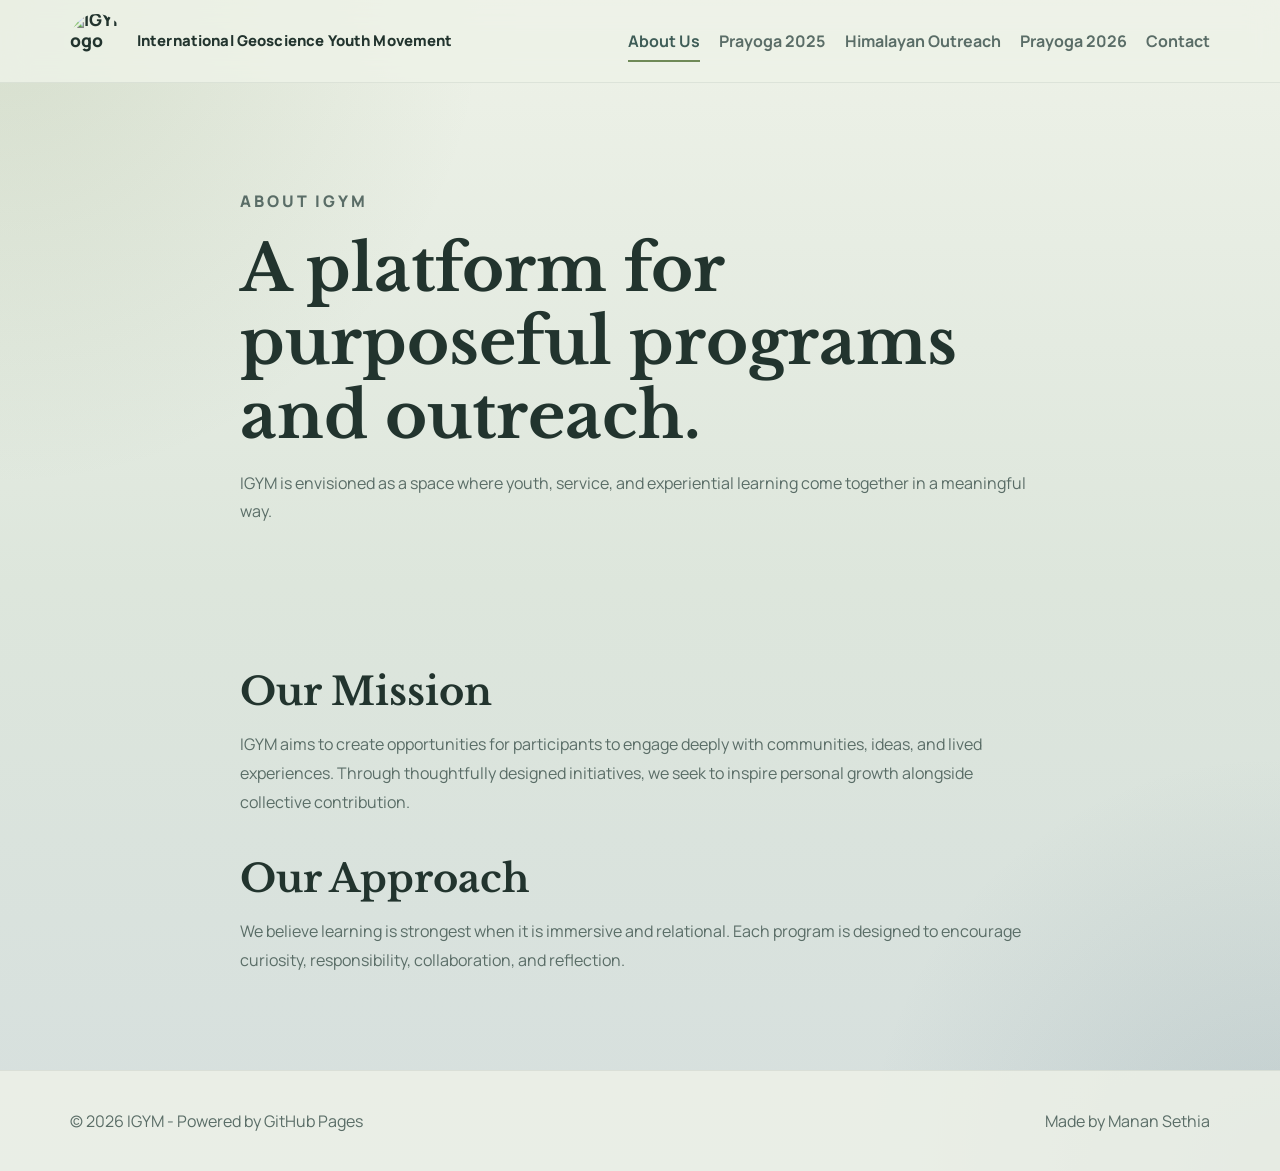
==== about.html @ 307bbf6f "Branding and theme" ====
<!DOCTYPE html>
<html lang="en">
<head>
  <meta charset="UTF-8">
  <meta name="viewport" content="width=device-width, initial-scale=1.0">
  <title>IGYM | About Us</title>
  <meta name="description" content="Learn about IGYM and its mission.">
  <link rel="preconnect" href="https://fonts.googleapis.com">
  <link rel="preconnect" href="https://fonts.gstatic.com" crossorigin>
  <link href="https://fonts.googleapis.com/css2?family=Libre+Baskerville:wght@400;700&family=Manrope:wght@400;500;700;800&display=swap" rel="stylesheet">
  <link rel="stylesheet" href="styles.css">
</head>
<body>
  <header class="site-header">
    <nav class="navbar container">
      <a class="brand" href="index.html">
        <span class="brand-mark">
          <img src="igym.png" alt="IGYM logo">
        </span>
        <span>International Geoscience Youth Movement</span>
      </a>
      <button class="nav-toggle" type="button" aria-expanded="false" aria-label="Toggle navigation">
        <span></span>
        <span></span>
        <span></span>
      </button>
      <div class="nav-links">
        <a class="active" href="about.html">About Us</a>
        <a href="prayoga-2025.html">Prayoga 2025</a>
        <a href="himalayan-outreach.html">Himalayan Outreach</a>
        <a href="prayoga-2026.html">Prayoga 2026</a>
        <a href="contact.html">Contact</a>
      </div>
    </nav>
  </header>

  <main class="page-shell">
    <section class="page-hero">
      <div class="container narrow">
        <p class="eyebrow">About IGYM</p>
        <h1>A platform for purposeful programs and outreach.</h1>
        <p>IGYM is envisioned as a space where youth, service, and experiential learning come together in a meaningful way.</p>
      </div>
    </section>

    <section class="section">
      <div class="container narrow prose">
        <h2>Our Mission</h2>
        <p>
          IGYM aims to create opportunities for participants to engage deeply with communities, ideas, and lived
          experiences. Through thoughtfully designed initiatives, we seek to inspire personal growth alongside collective contribution.
        </p>
        <h2>Our Approach</h2>
        <p>
          We believe learning is strongest when it is immersive and relational. Each program is designed to encourage
          curiosity, responsibility, collaboration, and reflection.
        </p>
      </div>
    </section>
  </main>

  <footer class="site-footer">
    <div class="container footer-content">
      <p>© 2026 IGYM - Powered by GitHub Pages</p>
      <p>Made by Manan Sethia</p>
    </div>
  </footer>

  <script src="script.js"></script>
</body>
</html>
---- styles.css ----
:root {
  --bg: #edf1e8;
  --surface: rgba(244, 243, 236, 0.9);
  --surface-strong: #f6f5ef;
  --text: #22342e;
  --muted: #5a6d67;
  --accent: #6f8a57;
  --accent-dark: #3f5d57;
  --border: rgba(34, 52, 46, 0.12);
  --shadow: 0 18px 45px rgba(40, 60, 54, 0.14);
  --glow-green: rgba(111, 138, 87, 0.18);
  --glow-blue: rgba(79, 110, 126, 0.16);
  --max-width: 1140px;
}

* {
  box-sizing: border-box;
}

html {
  scroll-behavior: smooth;
}

body {
  margin: 0;
  font-family: "Manrope", sans-serif;
  color: var(--text);
  background:
    radial-gradient(circle at top left, var(--glow-green), transparent 28%),
    radial-gradient(circle at bottom right, var(--glow-blue), transparent 24%),
    linear-gradient(180deg, #eef2e8 0%, #dde6dc 50%, #d6dfde 100%);
}

img {
  max-width: 100%;
  display: block;
}

a {
  color: inherit;
  text-decoration: none;
}

.container {
  width: min(calc(100% - 2rem), var(--max-width));
  margin: 0 auto;
}

.narrow {
  width: min(calc(100% - 2rem), 800px);
}

.site-header {
  position: sticky;
  top: 0;
  z-index: 20;
  backdrop-filter: blur(14px);
  background: rgba(238, 242, 232, 0.84);
  border-bottom: 1px solid rgba(34, 52, 46, 0.08);
}

.navbar {
  display: flex;
  align-items: center;
  justify-content: space-between;
  min-height: 82px;
  gap: 1rem;
}

.brand {
  display: inline-flex;
  align-items: center;
  gap: 0.8rem;
  font-weight: 800;
  letter-spacing: 0.01em;
  font-size: 0.93rem;
  line-height: 1.2;
  max-width: 430px;
}

.brand-mark {
  width: 54px;
  height: 54px;
  display: inline-flex;
  align-items: center;
  justify-content: center;
  overflow: hidden;
  border-radius: 50%;
  flex-shrink: 0;
}

.brand img {
  width: 100%;
  height: 100%;
  object-fit: cover;
  object-position: center 18%;
  transform: scale(1.18);
}

.nav-links {
  display: flex;
  align-items: center;
  gap: 1.2rem;
  font-size: 1rem;
  font-weight: 700;
}

.nav-links a {
  padding: 0.45rem 0;
  color: var(--muted);
  position: relative;
}

.nav-links a.active,
.nav-links a:hover {
  color: var(--accent-dark);
}

.nav-links a.active::after,
.nav-links a:hover::after {
  content: "";
  position: absolute;
  left: 0;
  right: 0;
  bottom: -0.2rem;
  height: 2px;
  background: var(--accent);
}

.nav-toggle {
  display: none;
  background: transparent;
  border: 0;
  padding: 0;
  cursor: pointer;
}

.nav-toggle span {
  display: block;
  width: 24px;
  height: 2px;
  background: var(--text);
  margin: 5px 0;
  transition: transform 0.2s ease, opacity 0.2s ease;
}

.hero,
.page-hero {
  padding: 5.5rem 0 3rem;
}

.hero-grid {
  display: grid;
  grid-template-columns: 1.25fr 0.85fr;
  gap: 2rem;
  align-items: center;
}

.eyebrow {
  color: var(--accent);
  font-size: 0.84rem;
  letter-spacing: 0.18em;
  text-transform: uppercase;
  font-weight: 800;
  margin-bottom: 1rem;
}

h1,
h2,
h3 {
  font-family: "Libre Baskerville", serif;
  line-height: 1.15;
  margin-top: 0;
}

h1 {
  font-size: clamp(2.3rem, 5vw, 4.5rem);
  margin-bottom: 1rem;
}

h2 {
  font-size: clamp(1.8rem, 3vw, 2.6rem);
}

.hero-copy,
.page-hero p,
.prose p,
.card p,
.contact-card p,
.site-footer p {
  color: var(--muted);
  line-height: 1.8;
  font-size: 1rem;
}

.hero-actions {
  display: flex;
  flex-wrap: wrap;
  gap: 1rem;
  margin-top: 2rem;
}

.button {
  display: inline-flex;
  align-items: center;
  justify-content: center;
  min-height: 48px;
  padding: 0 1.2rem;
  border-radius: 999px;
  font-weight: 700;
}

.button.primary {
  background: var(--accent);
  color: #fff;
  box-shadow: var(--shadow);
}

.button.secondary {
  border: 1px solid var(--border);
  background: rgba(255, 255, 255, 0.55);
}

.hero-card,
.card,
.contact-card {
  background: var(--surface);
  border: 1px solid rgba(255, 255, 255, 0.5);
  border-radius: 28px;
  padding: 1.6rem;
  box-shadow: var(--shadow);
}

.highlight-list {
  margin: 1rem 0 0;
  padding-left: 1.2rem;
  color: var(--muted);
  line-height: 1.9;
}

.section {
  padding: 2.5rem 0 5rem;
}

.section-heading {
  max-width: 720px;
  margin-bottom: 2rem;
}

.cards {
  display: grid;
  grid-template-columns: repeat(3, minmax(0, 1fr));
  gap: 1.25rem;
}

.page-shell {
  min-height: calc(100vh - 160px);
}

.prose h2 {
  margin-top: 2.5rem;
  margin-bottom: 0.8rem;
}

.site-footer {
  border-top: 1px solid rgba(34, 52, 46, 0.08);
  background: rgba(238, 242, 232, 0.82);
}

.footer-content {
  display: flex;
  justify-content: space-between;
  gap: 1rem;
  padding: 1.2rem 0;
}

@media (max-width: 900px) {
  .brand {
    max-width: 250px;
    font-size: 0.8rem;
  }

  .hero-grid,
  .cards {
    grid-template-columns: 1fr;
  }

  .nav-toggle {
    display: block;
  }

  .nav-links {
    position: absolute;
    top: 82px;
    right: 1rem;
    left: auto;
    width: min(290px, calc(100vw - 2rem));
    display: none;
    flex-direction: column;
    align-items: flex-start;
    gap: 0.55rem;
    padding: 0.9rem 1rem;
    border-radius: 20px;
    background: var(--surface-strong);
    border: 1px solid var(--border);
    box-shadow: var(--shadow);
  }

  .nav-links a {
    width: 100%;
    font-size: 0.95rem;
    line-height: 1.3;
  }

  .nav-links.open {
    display: flex;
  }

  .footer-content {
    flex-direction: column;
  }
}
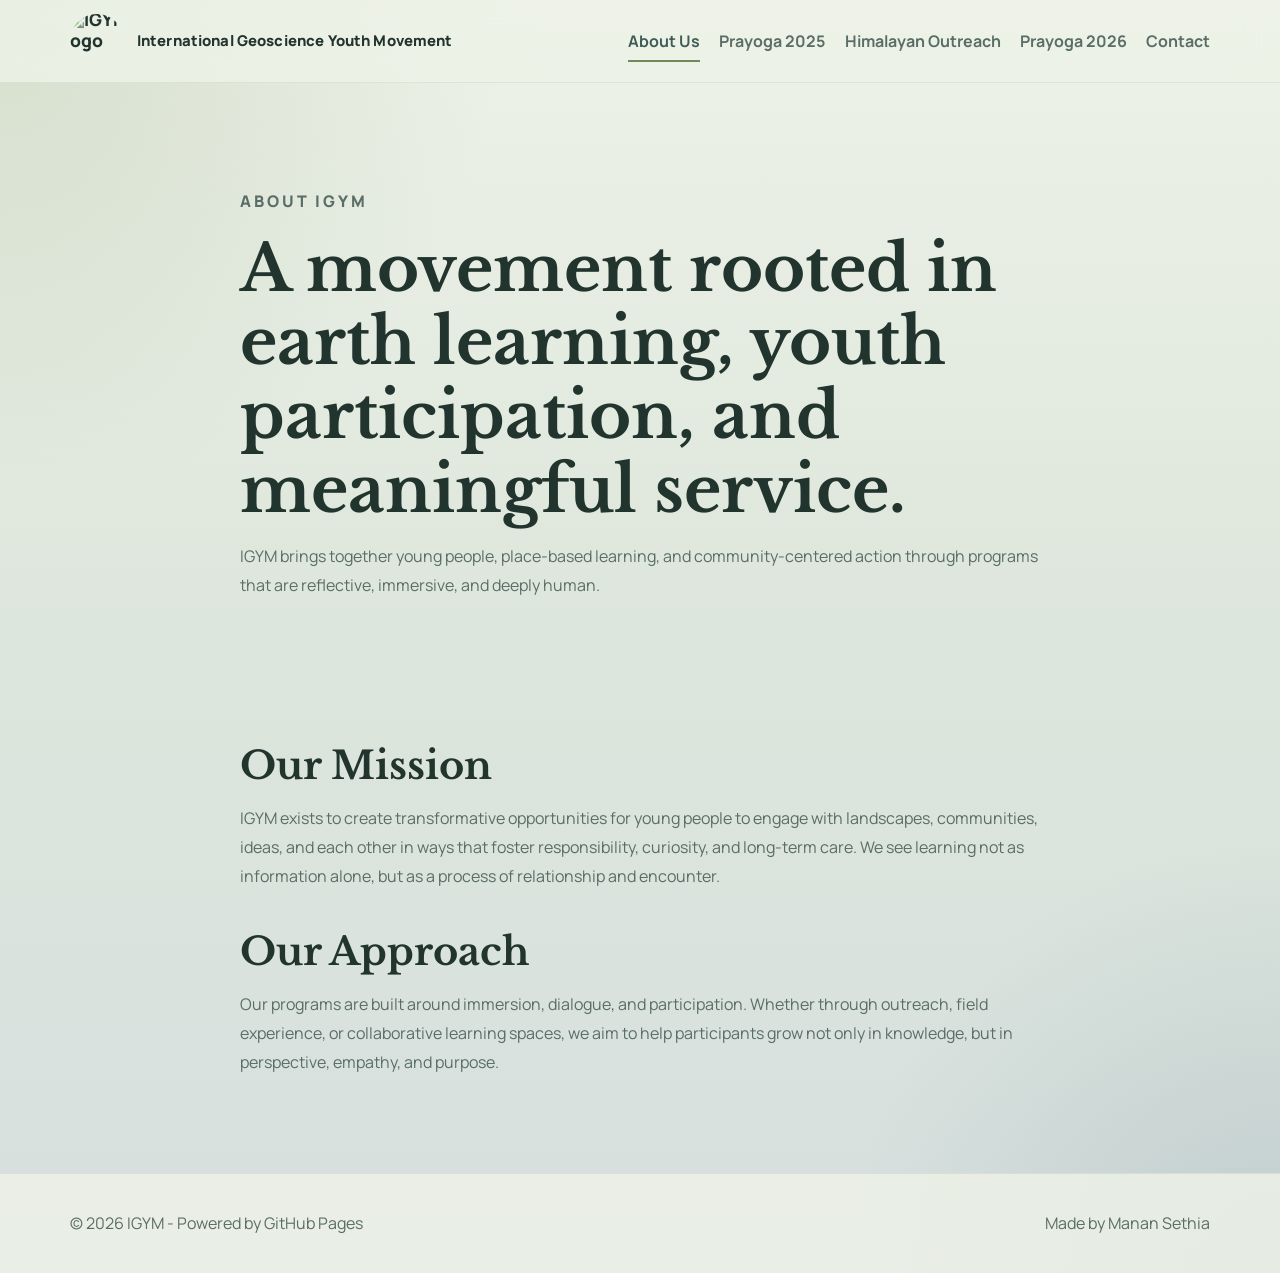
==== commit 2adeb79e: "Design changes" ====
--- a/about.html
+++ b/about.html
@@ -38,8 +38,8 @@
     <section class="page-hero">
       <div class="container narrow">
         <p class="eyebrow">About IGYM</p>
-        <h1>A platform for purposeful programs and outreach.</h1>
-        <p>IGYM is envisioned as a space where youth, service, and experiential learning come together in a meaningful way.</p>
+        <h1>A movement rooted in earth learning, youth participation, and meaningful service.</h1>
+        <p>IGYM brings together young people, place-based learning, and community-centered action through programs that are reflective, immersive, and deeply human.</p>
       </div>
     </section>
 
@@ -47,13 +47,15 @@
       <div class="container narrow prose">
         <h2>Our Mission</h2>
         <p>
-          IGYM aims to create opportunities for participants to engage deeply with communities, ideas, and lived
-          experiences. Through thoughtfully designed initiatives, we seek to inspire personal growth alongside collective contribution.
+          IGYM exists to create transformative opportunities for young people to engage with landscapes, communities,
+          ideas, and each other in ways that foster responsibility, curiosity, and long-term care. We see learning not
+          as information alone, but as a process of relationship and encounter.
         </p>
         <h2>Our Approach</h2>
         <p>
-          We believe learning is strongest when it is immersive and relational. Each program is designed to encourage
-          curiosity, responsibility, collaboration, and reflection.
+          Our programs are built around immersion, dialogue, and participation. Whether through outreach, field
+          experience, or collaborative learning spaces, we aim to help participants grow not only in knowledge, but in
+          perspective, empathy, and purpose.
         </p>
       </div>
     </section>
--- a/styles.css
+++ b/styles.css
@@ -6,6 +6,8 @@
   --muted: #5a6d67;
   --accent: #6f8a57;
   --accent-dark: #3f5d57;
+  --selection: #cdb7a1;
+  --selection-text: #2b2118;
   --border: rgba(34, 52, 46, 0.12);
   --shadow: 0 18px 45px rgba(40, 60, 54, 0.14);
   --glow-green: rgba(111, 138, 87, 0.18);
@@ -21,10 +23,21 @@
   scroll-behavior: smooth;
 }
 
+::selection {
+  background: var(--selection);
+  color: var(--selection-text);
+}
+
+::-moz-selection {
+  background: var(--selection);
+  color: var(--selection-text);
+}
+
 body {
   margin: 0;
   font-family: "Manrope", sans-serif;
   color: var(--text);
+  -webkit-tap-highlight-color: rgba(205, 183, 161, 0.45);
   background:
     radial-gradient(circle at top left, var(--glow-green), transparent 28%),
     radial-gradient(circle at bottom right, var(--glow-blue), transparent 24%),
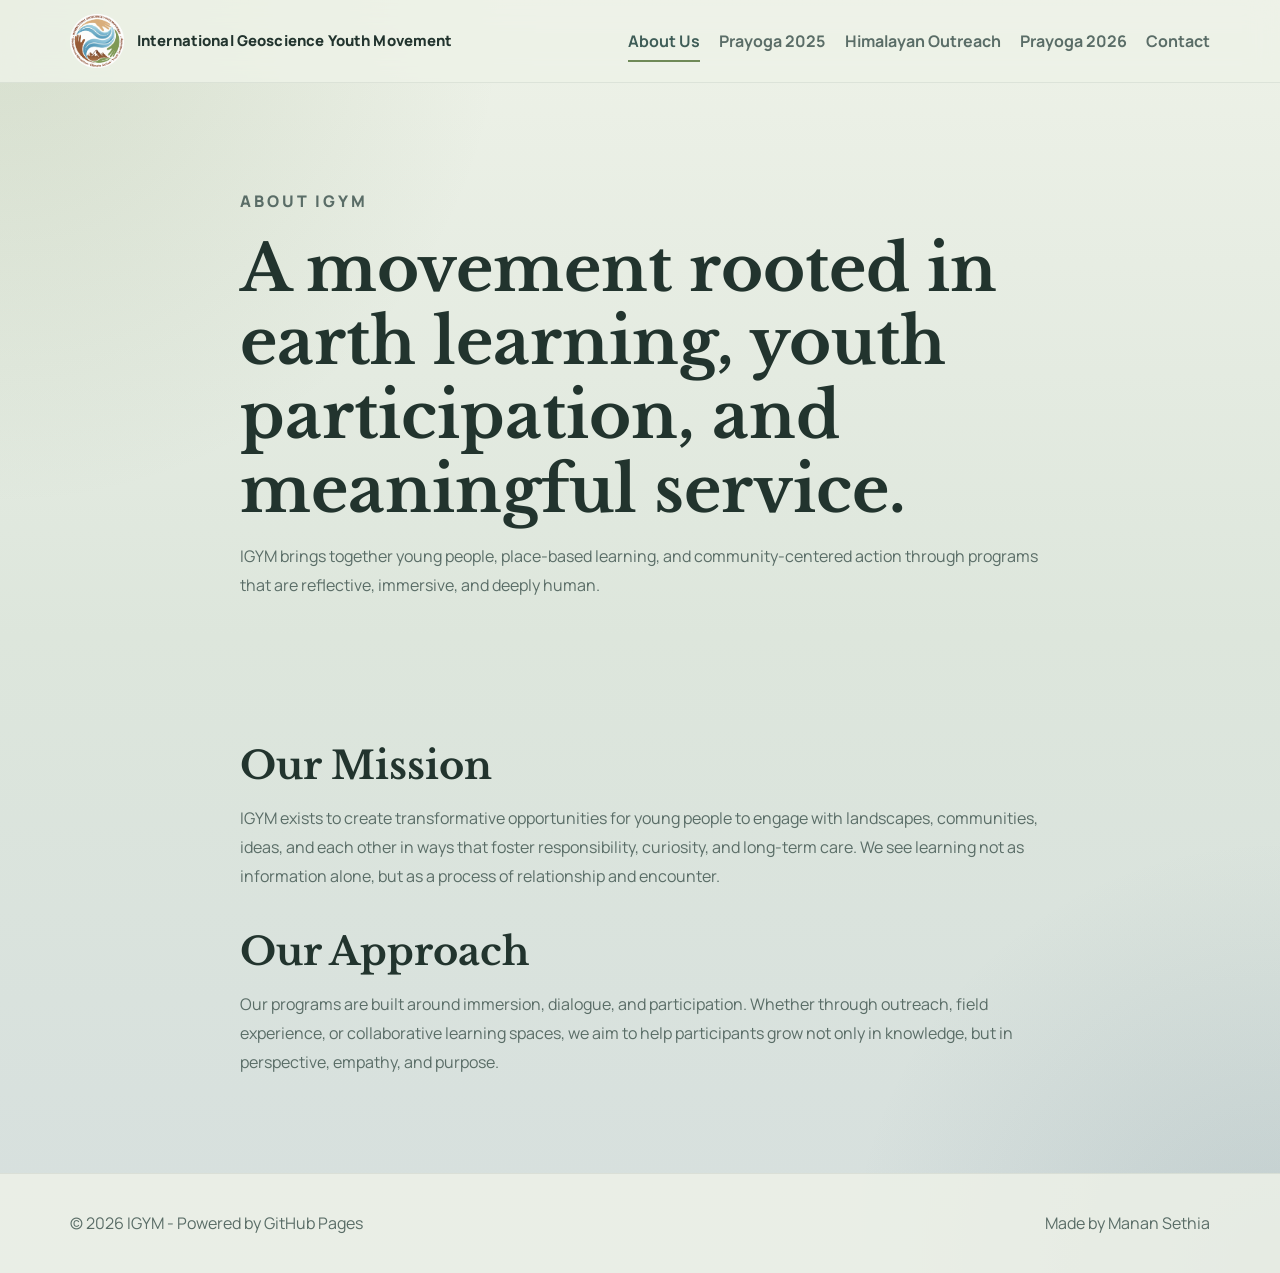
==== commit e3b20fdc: "logo changes" ====
--- a/about.html
+++ b/about.html
@@ -15,7 +15,7 @@
     <nav class="navbar container">
       <a class="brand" href="index.html">
         <span class="brand-mark">
-          <img src="igym.png" alt="IGYM logo">
+          <img src="image.png" alt="IGYM logo">
         </span>
         <span>International Geoscience Youth Movement</span>
       </a>
--- a/styles.css
+++ b/styles.css
@@ -97,17 +97,13 @@
   display: inline-flex;
   align-items: center;
   justify-content: center;
-  overflow: hidden;
-  border-radius: 50%;
   flex-shrink: 0;
 }
 
 .brand img {
   width: 100%;
   height: 100%;
-  object-fit: cover;
-  object-position: center 18%;
-  transform: scale(1.18);
+  object-fit: contain;
 }
 
 .nav-links {
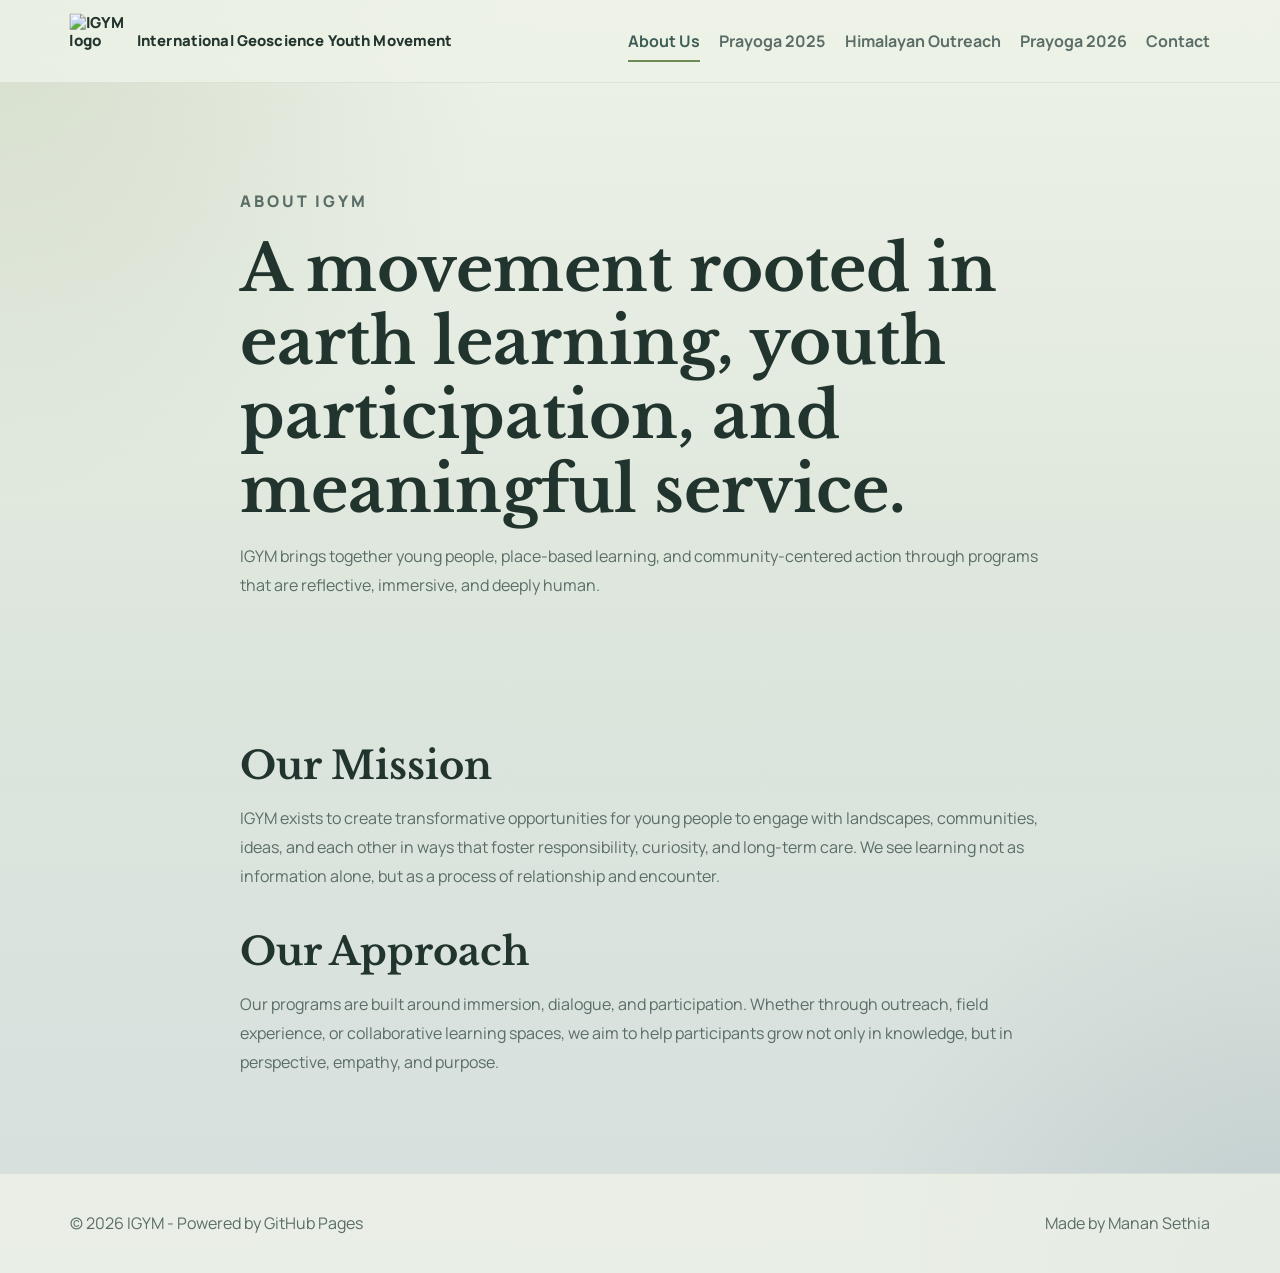
==== commit 8ef4bd88: "logo changes" ====
--- a/about.html
+++ b/about.html
@@ -15,7 +15,7 @@
     <nav class="navbar container">
       <a class="brand" href="index.html">
         <span class="brand-mark">
-          <img src="image.png" alt="IGYM logo">
+          <img src="igym.png" alt="IGYM logo">
         </span>
         <span>International Geoscience Youth Movement</span>
       </a>
--- a/styles.css
+++ b/styles.css
@@ -104,6 +104,7 @@
   width: 100%;
   height: 100%;
   object-fit: contain;
+  transform: scale(1.02);
 }
 
 .nav-links {
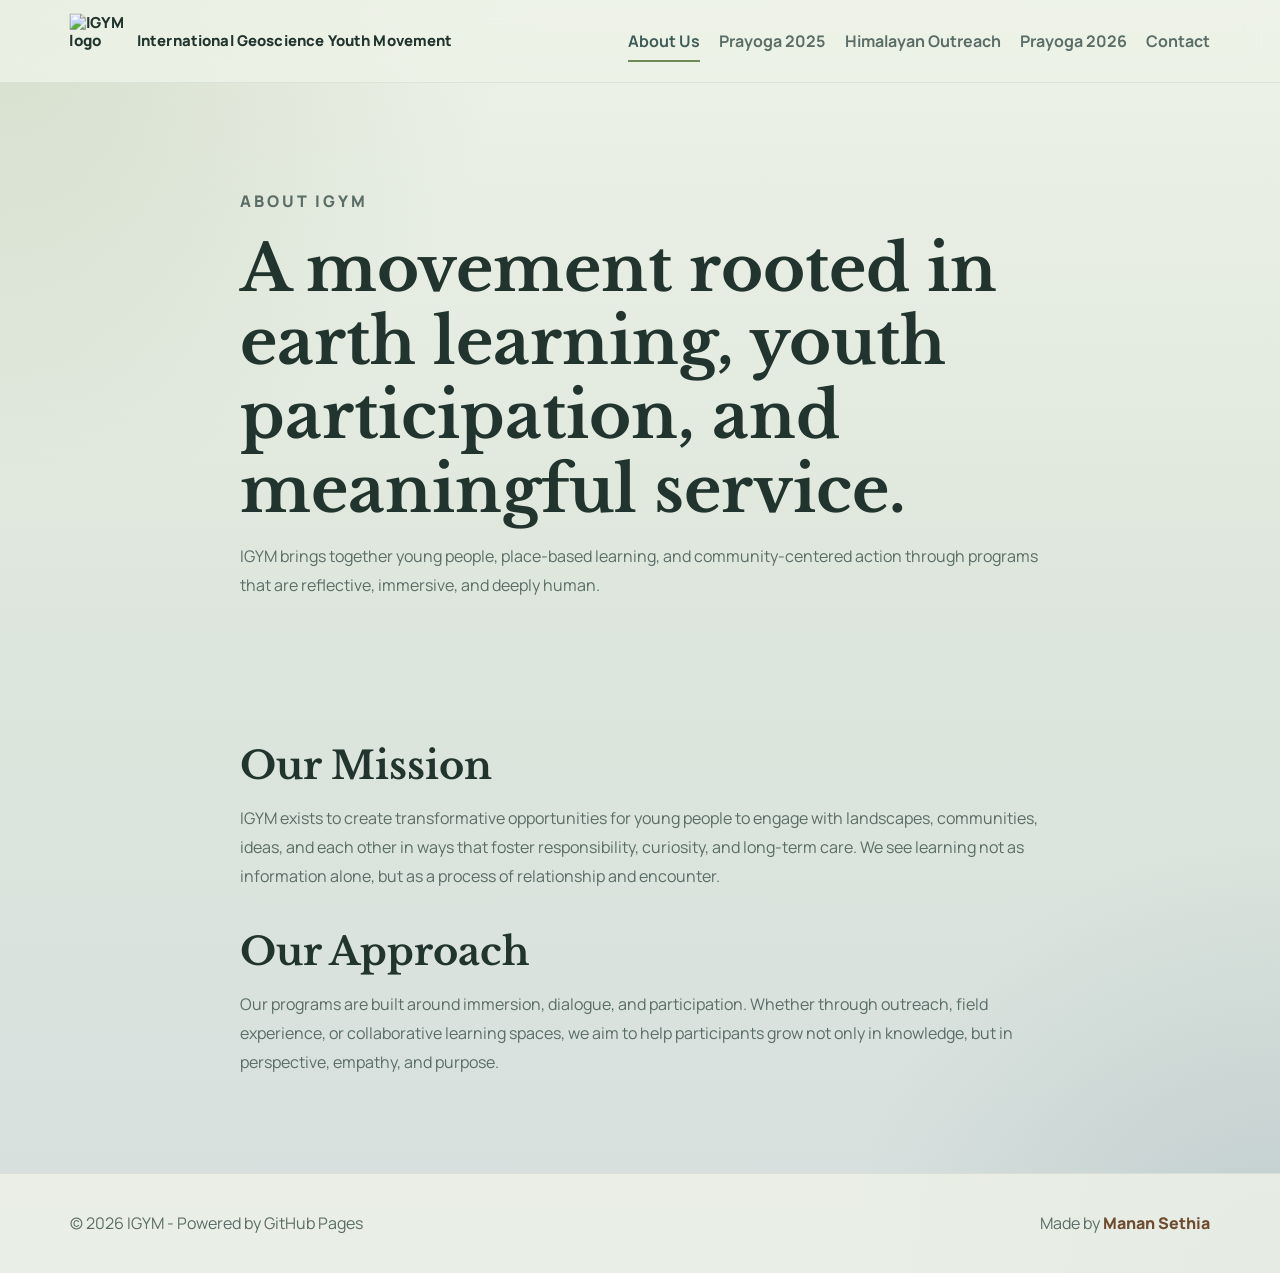
==== commit 1bb5f081: "Footer" ====
--- a/about.html
+++ b/about.html
@@ -64,7 +64,7 @@
   <footer class="site-footer">
     <div class="container footer-content">
       <p>© 2026 IGYM - Powered by GitHub Pages</p>
-      <p>Made by Manan Sethia</p>
+      <p>Made by <a class="footer-credit" href="https://manansethia.com" target="_blank" rel="noopener noreferrer">Manan Sethia</a></p>
     </div>
   </footer>
 
--- a/styles.css
+++ b/styles.css
@@ -284,6 +284,73 @@
   padding: 1.2rem 0;
 }
 
+.footer-credit {
+  position: relative;
+  display: inline-block;
+  font-weight: 800;
+  color: #6f4b2f;
+  text-decoration: none;
+  text-shadow: none;
+  transition:
+    color 0.25s ease,
+    text-shadow 0.25s ease,
+    transform 0.25s ease;
+}
+
+.footer-credit::before,
+.footer-credit::after {
+  content: "";
+  position: absolute;
+  top: 50%;
+  width: 8px;
+  height: 8px;
+  border-radius: 50%;
+  background:
+    radial-gradient(circle, rgba(227, 190, 117, 0.95) 0%, rgba(227, 190, 117, 0) 72%);
+  opacity: 0;
+  pointer-events: none;
+  transform: translateY(-50%) scale(0.6);
+}
+
+.footer-credit::before {
+  left: -14px;
+}
+
+.footer-credit::after {
+  right: -14px;
+}
+
+.footer-credit:hover,
+.footer-credit:focus-visible {
+  color: #7b5332;
+  text-decoration: none;
+  text-shadow:
+    0 0 0.5px #e3be75,
+    0 0 9px rgba(227, 190, 117, 0.38);
+  transform: translateY(-1px);
+}
+
+.footer-credit:hover::before,
+.footer-credit:hover::after,
+.footer-credit:focus-visible::before,
+.footer-credit:focus-visible::after {
+  opacity: 1;
+  animation: footer-spark 1.3s ease-in-out infinite alternate;
+}
+
+.footer-credit:focus-visible {
+  outline: none;
+}
+
+@keyframes footer-spark {
+  0% {
+    transform: translateY(-50%) translateX(0) scale(0.7);
+  }
+  100% {
+    transform: translateY(-50%) translateX(5px) scale(1.1);
+  }
+}
+
 @media (max-width: 900px) {
   .brand {
     max-width: 250px;
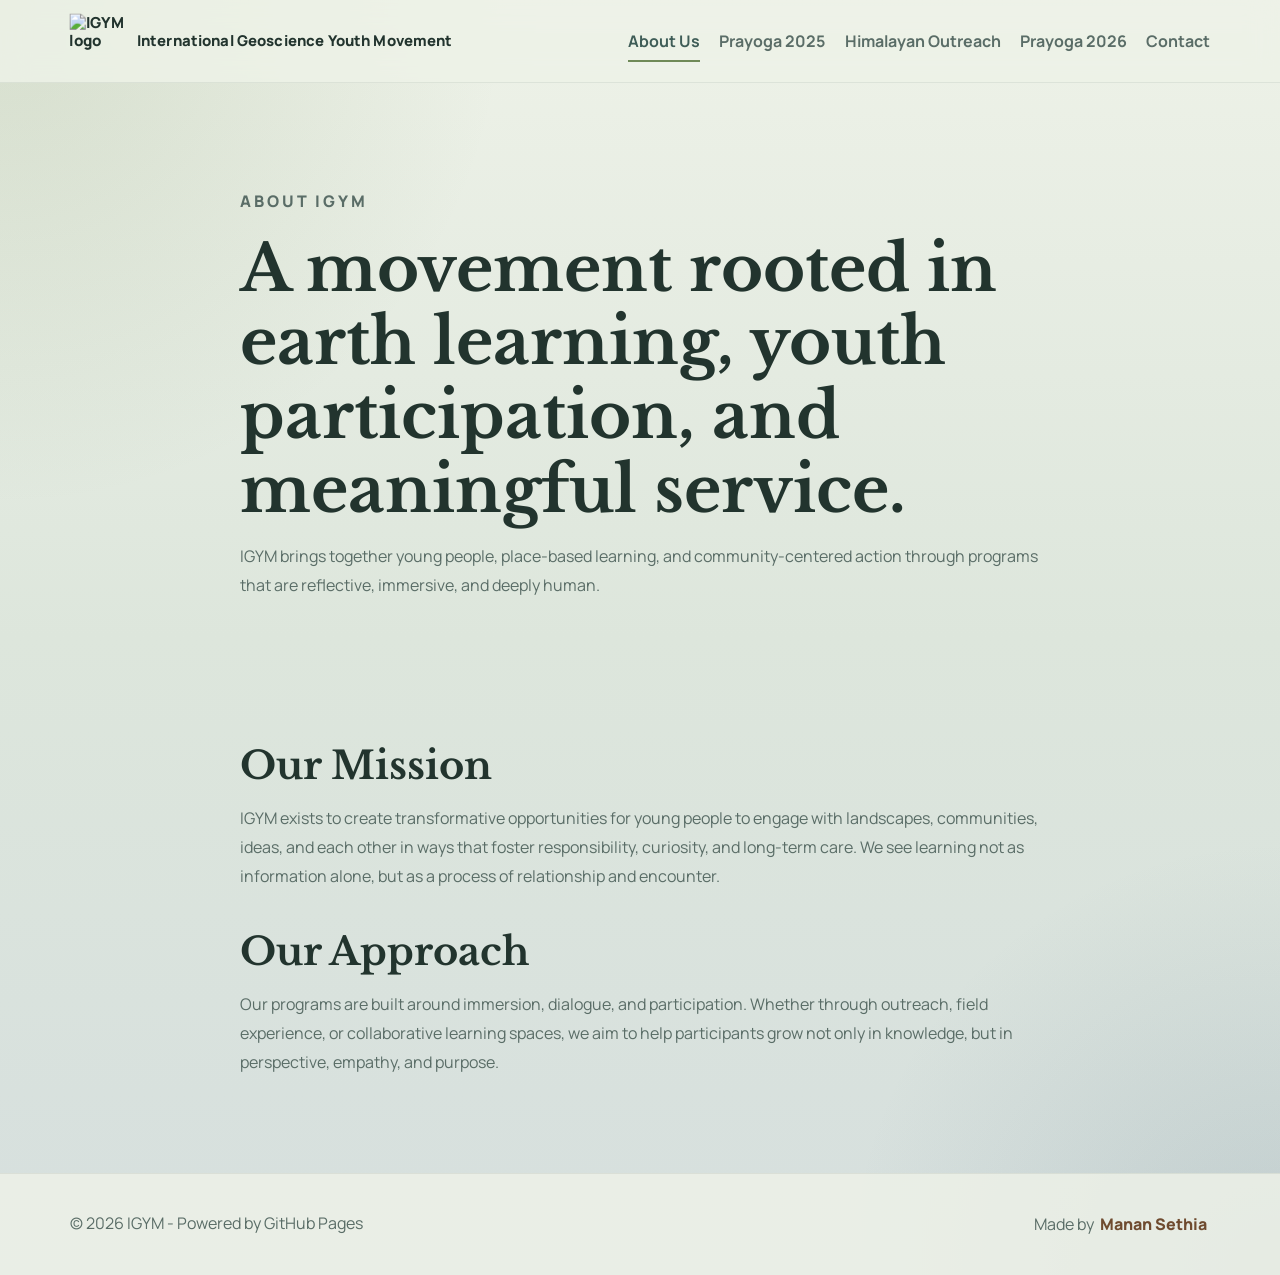
==== commit 65e11678: "Footer" ====
--- a/about.html
+++ b/about.html
@@ -64,7 +64,7 @@
   <footer class="site-footer">
     <div class="container footer-content">
       <p>© 2026 IGYM - Powered by GitHub Pages</p>
-      <p>Made by <a class="footer-credit" href="https://manansethia.com" target="_blank" rel="noopener noreferrer">Manan Sethia</a></p>
+      <p>Made by <a class="footer-credit" href="https://manansethia.com" target="_blank" rel="noopener noreferrer"><strong>Manan Sethia</strong></a></p>
     </div>
   </footer>
 
--- a/styles.css
+++ b/styles.css
@@ -286,15 +286,25 @@
 
 .footer-credit {
   position: relative;
-  display: inline-block;
-  font-weight: 800;
+  display: inline-flex;
+  align-items: center;
+  font-weight: 900;
   color: #6f4b2f;
   text-decoration: none;
   text-shadow: none;
+  cursor: pointer;
+  padding: 0.05rem 0.2rem;
+  border-radius: 999px;
   transition:
     color 0.25s ease,
+    background-color 0.25s ease,
     text-shadow 0.25s ease,
+    box-shadow 0.25s ease,
     transform 0.25s ease;
+}
+
+.footer-credit strong {
+  font-weight: 900;
 }
 
 .footer-credit::before,
@@ -302,31 +312,37 @@
   content: "";
   position: absolute;
   top: 50%;
-  width: 8px;
-  height: 8px;
+  width: 12px;
+  height: 12px;
   border-radius: 50%;
   background:
-    radial-gradient(circle, rgba(227, 190, 117, 0.95) 0%, rgba(227, 190, 117, 0) 72%);
+    radial-gradient(circle, rgba(227, 190, 117, 0.98) 0%, rgba(227, 190, 117, 0) 72%);
   opacity: 0;
   pointer-events: none;
+  box-shadow: 0 0 18px rgba(227, 190, 117, 0.5);
   transform: translateY(-50%) scale(0.6);
 }
 
 .footer-credit::before {
-  left: -14px;
+  left: -10px;
 }
 
 .footer-credit::after {
-  right: -14px;
+  right: -10px;
 }
 
 .footer-credit:hover,
 .footer-credit:focus-visible {
   color: #7b5332;
+  background-color: rgba(227, 190, 117, 0.12);
   text-decoration: none;
   text-shadow:
-    0 0 0.5px #e3be75,
-    0 0 9px rgba(227, 190, 117, 0.38);
+    -0.4px 0 #e3be75,
+    0.4px 0 #e3be75,
+    0 -0.4px #e3be75,
+    0 0.4px #e3be75,
+    0 0 10px rgba(227, 190, 117, 0.35);
+  box-shadow: 0 0 0 1px rgba(227, 190, 117, 0.35);
   transform: translateY(-1px);
 }
 
@@ -347,7 +363,7 @@
     transform: translateY(-50%) translateX(0) scale(0.7);
   }
   100% {
-    transform: translateY(-50%) translateX(5px) scale(1.1);
+    transform: translateY(-50%) translateX(7px) scale(1.2);
   }
 }
 
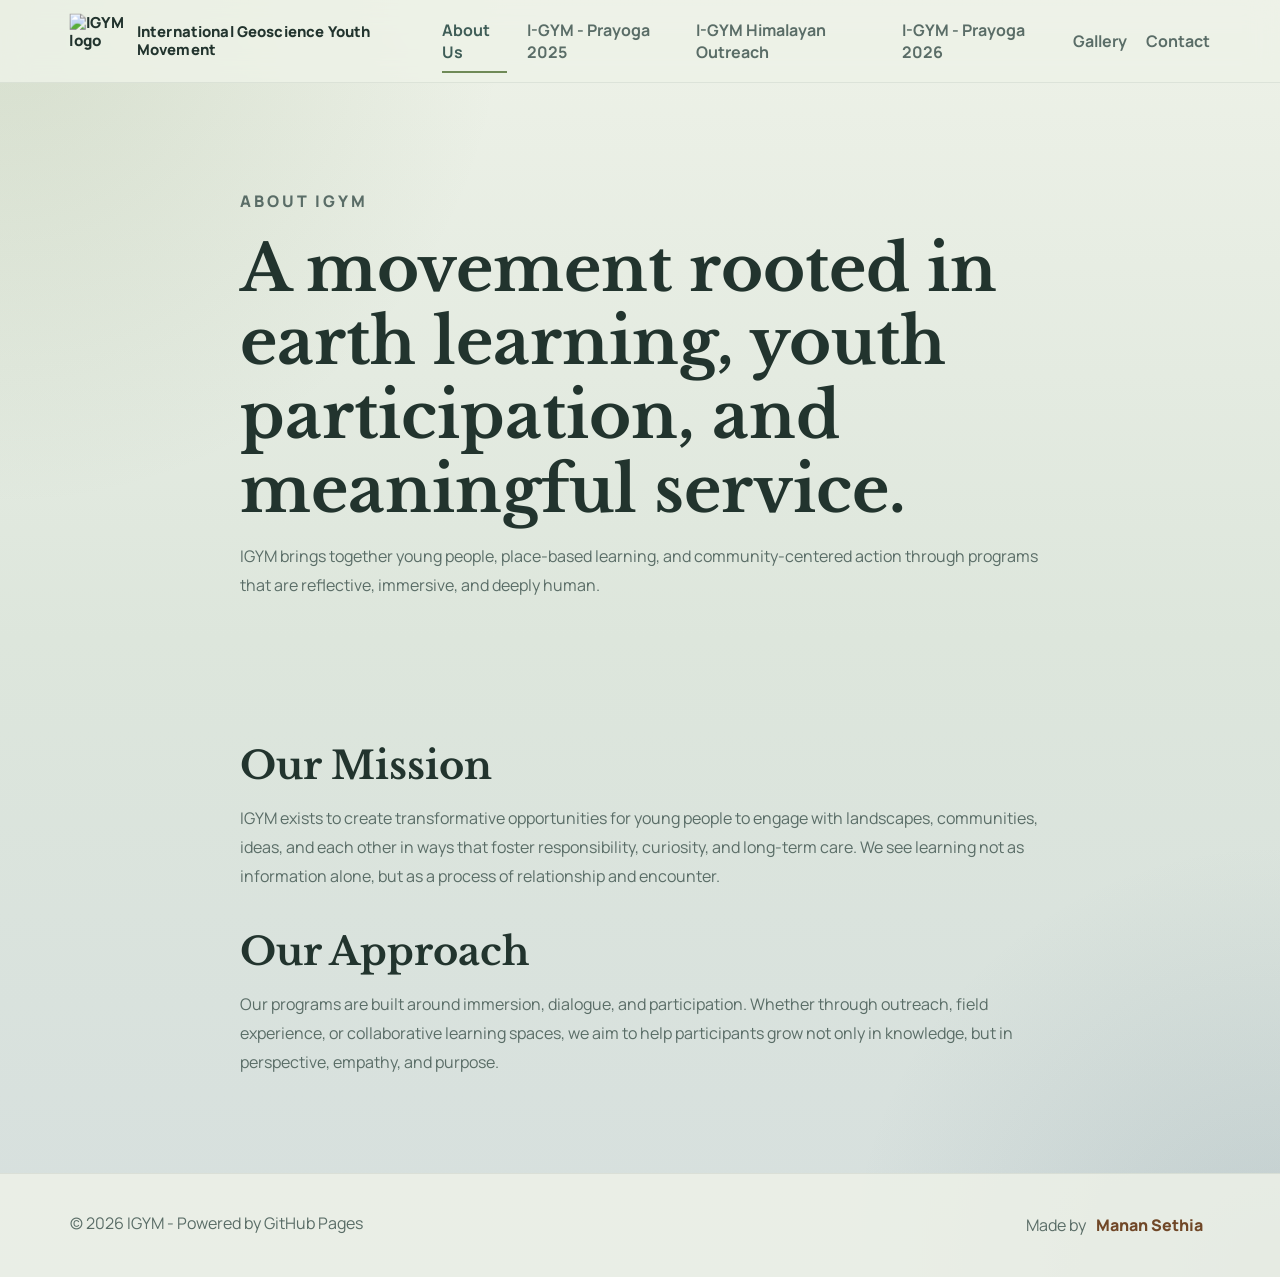
==== commit c52a8ea5: "Page addition" ====
--- a/about.html
+++ b/about.html
@@ -26,9 +26,10 @@
       </button>
       <div class="nav-links">
         <a class="active" href="about.html">About Us</a>
-        <a href="prayoga-2025.html">Prayoga 2025</a>
-        <a href="himalayan-outreach.html">Himalayan Outreach</a>
-        <a href="prayoga-2026.html">Prayoga 2026</a>
+        <a href="prayoga-2025.html">I-GYM - Prayoga 2025</a>
+        <a href="himalayan-outreach.html">I-GYM Himalayan Outreach</a>
+        <a href="prayoga-2026.html">I-GYM - Prayoga 2026</a>
+        <a href="gallery.html">Gallery</a>
         <a href="contact.html">Contact</a>
       </div>
     </nav>
--- a/styles.css
+++ b/styles.css
@@ -289,11 +289,13 @@
   display: inline-flex;
   align-items: center;
   font-weight: 900;
-  color: #6f4b2f;
+  color: #704727;
   text-decoration: none;
   text-shadow: none;
   cursor: pointer;
-  padding: 0.05rem 0.2rem;
+  isolation: isolate;
+  overflow: visible;
+  padding: 0.12rem 0.45rem;
   border-radius: 999px;
   transition:
     color 0.25s ease,
@@ -311,39 +313,48 @@
 .footer-credit::after {
   content: "";
   position: absolute;
-  top: 50%;
-  width: 12px;
-  height: 12px;
-  border-radius: 50%;
-  background:
-    radial-gradient(circle, rgba(227, 190, 117, 0.98) 0%, rgba(227, 190, 117, 0) 72%);
+  width: 30px;
+  height: 30px;
   opacity: 0;
   pointer-events: none;
-  box-shadow: 0 0 18px rgba(227, 190, 117, 0.5);
-  transform: translateY(-50%) scale(0.6);
+  background:
+    linear-gradient(90deg, transparent 47%, rgba(255, 228, 160, 0.98) 47%, rgba(255, 228, 160, 0.98) 53%, transparent 53%),
+    linear-gradient(0deg, transparent 47%, rgba(255, 228, 160, 0.98) 47%, rgba(255, 228, 160, 0.98) 53%, transparent 53%),
+    linear-gradient(45deg, transparent 48%, rgba(255, 241, 198, 0.92) 48%, rgba(255, 241, 198, 0.92) 52%, transparent 52%),
+    linear-gradient(-45deg, transparent 48%, rgba(255, 241, 198, 0.92) 48%, rgba(255, 241, 198, 0.92) 52%, transparent 52%),
+    radial-gradient(circle, rgba(255, 252, 242, 1) 0%, rgba(255, 221, 145, 0.82) 24%, rgba(255, 208, 110, 0.18) 56%, rgba(255, 208, 110, 0) 74%);
+  filter: drop-shadow(0 0 15px rgba(255, 213, 122, 0.75));
+  transform: scale(0.42) rotate(0deg);
 }
 
 .footer-credit::before {
-  left: -10px;
+  top: -0.82rem;
+  left: -0.95rem;
 }
 
 .footer-credit::after {
-  right: -10px;
+  right: -1rem;
+  bottom: -0.85rem;
 }
 
 .footer-credit:hover,
 .footer-credit:focus-visible {
-  color: #7b5332;
-  background-color: rgba(227, 190, 117, 0.12);
+  color: #8b4c22;
+  background:
+    radial-gradient(circle at center, rgba(255, 246, 218, 0.52), rgba(255, 223, 157, 0.18) 52%, rgba(255, 223, 157, 0) 100%);
   text-decoration: none;
   text-shadow:
-    -0.4px 0 #e3be75,
-    0.4px 0 #e3be75,
-    0 -0.4px #e3be75,
-    0 0.4px #e3be75,
-    0 0 10px rgba(227, 190, 117, 0.35);
-  box-shadow: 0 0 0 1px rgba(227, 190, 117, 0.35);
-  transform: translateY(-1px);
+    -0.65px 0 #ffd980,
+    0.65px 0 #ffd980,
+    0 -0.65px #ffd980,
+    0 0.65px #ffd980,
+    0 0 18px rgba(255, 218, 128, 0.9),
+    0 0 28px rgba(255, 234, 181, 0.55);
+  box-shadow:
+    0 0 0 1px rgba(255, 218, 128, 0.42),
+    0 0 18px rgba(255, 218, 128, 0.22),
+    0 0 34px rgba(255, 234, 181, 0.22);
+  transform: translateY(-1px) scale(1.04);
 }
 
 .footer-credit:hover::before,
@@ -351,19 +362,25 @@
 .footer-credit:focus-visible::before,
 .footer-credit:focus-visible::after {
   opacity: 1;
-  animation: footer-spark 1.3s ease-in-out infinite alternate;
+  animation: footer-crackers 0.75s steps(2, end) infinite alternate;
 }
 
 .footer-credit:focus-visible {
   outline: none;
 }
 
-@keyframes footer-spark {
+@keyframes footer-crackers {
   0% {
-    transform: translateY(-50%) translateX(0) scale(0.7);
+    transform: scale(0.38) rotate(0deg);
+    filter: drop-shadow(0 0 8px rgba(255, 213, 122, 0.5));
+  }
+  45% {
+    transform: scale(0.92) rotate(18deg);
+    filter: drop-shadow(0 0 18px rgba(255, 224, 145, 0.88));
   }
   100% {
-    transform: translateY(-50%) translateX(7px) scale(1.2);
+    transform: scale(1.2) rotate(36deg);
+    filter: drop-shadow(0 0 26px rgba(255, 241, 190, 1));
   }
 }
 
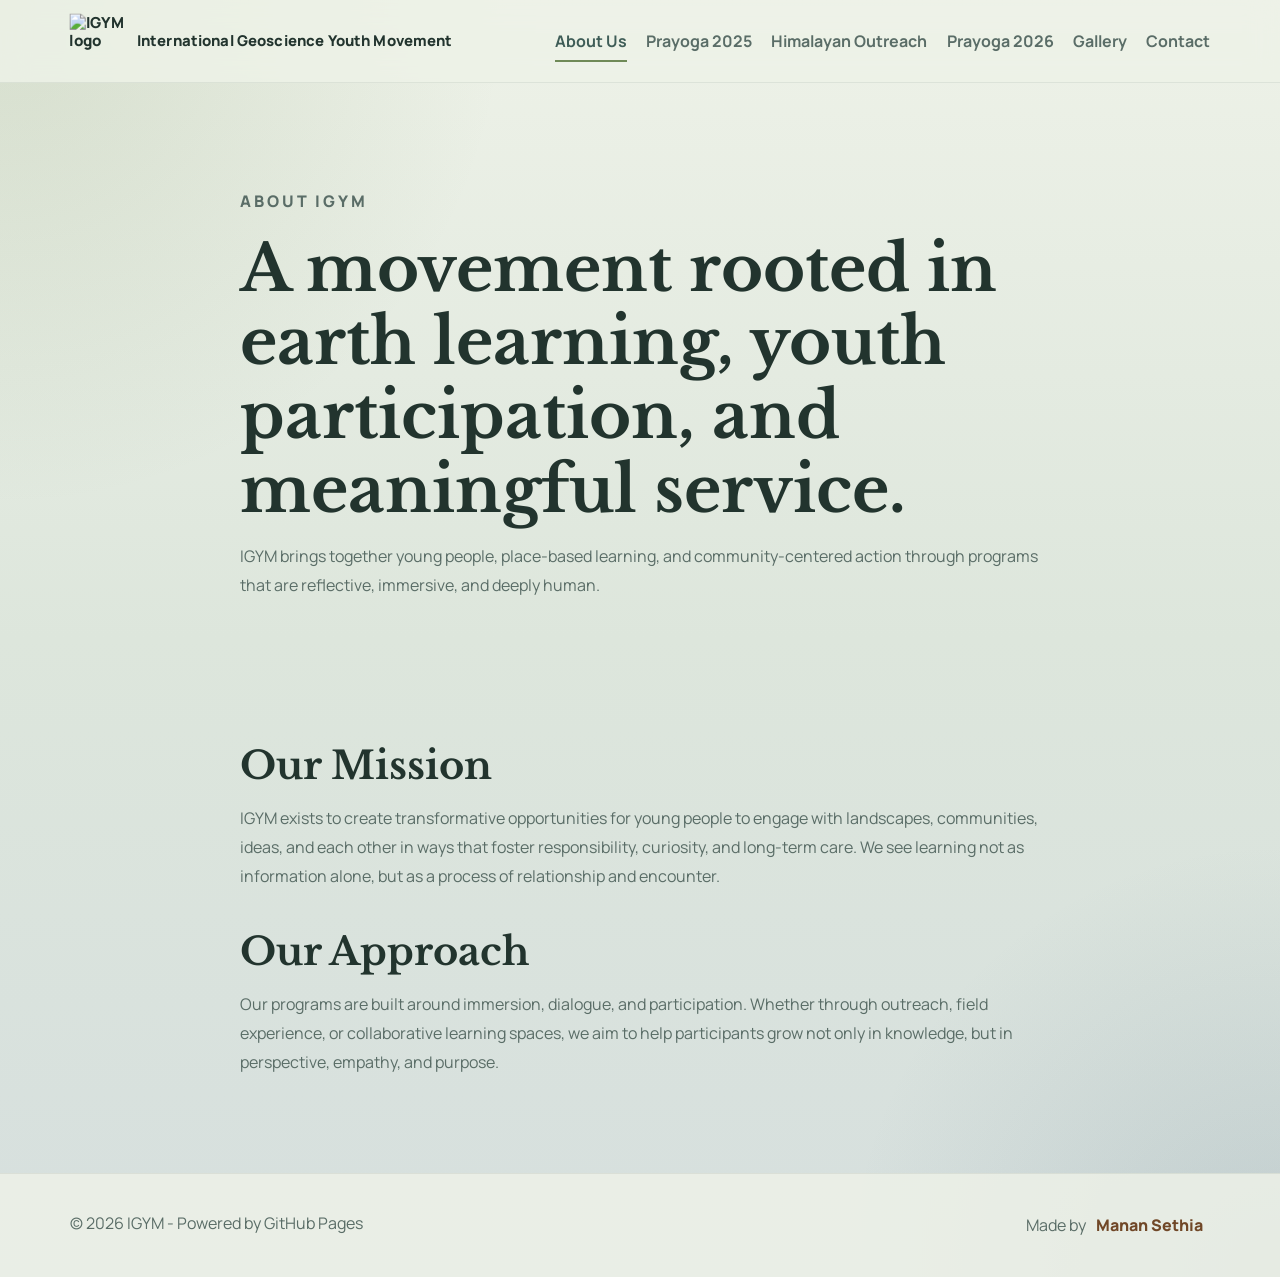
==== commit 170a32e0: "Page addition" ====
--- a/about.html
+++ b/about.html
@@ -26,9 +26,9 @@
       </button>
       <div class="nav-links">
         <a class="active" href="about.html">About Us</a>
-        <a href="prayoga-2025.html">I-GYM - Prayoga 2025</a>
-        <a href="himalayan-outreach.html">I-GYM Himalayan Outreach</a>
-        <a href="prayoga-2026.html">I-GYM - Prayoga 2026</a>
+        <a href="prayoga-2025.html">Prayoga 2025</a>
+        <a href="himalayan-outreach.html">Himalayan Outreach</a>
+        <a href="prayoga-2026.html">Prayoga 2026</a>
         <a href="gallery.html">Gallery</a>
         <a href="contact.html">Contact</a>
       </div>
